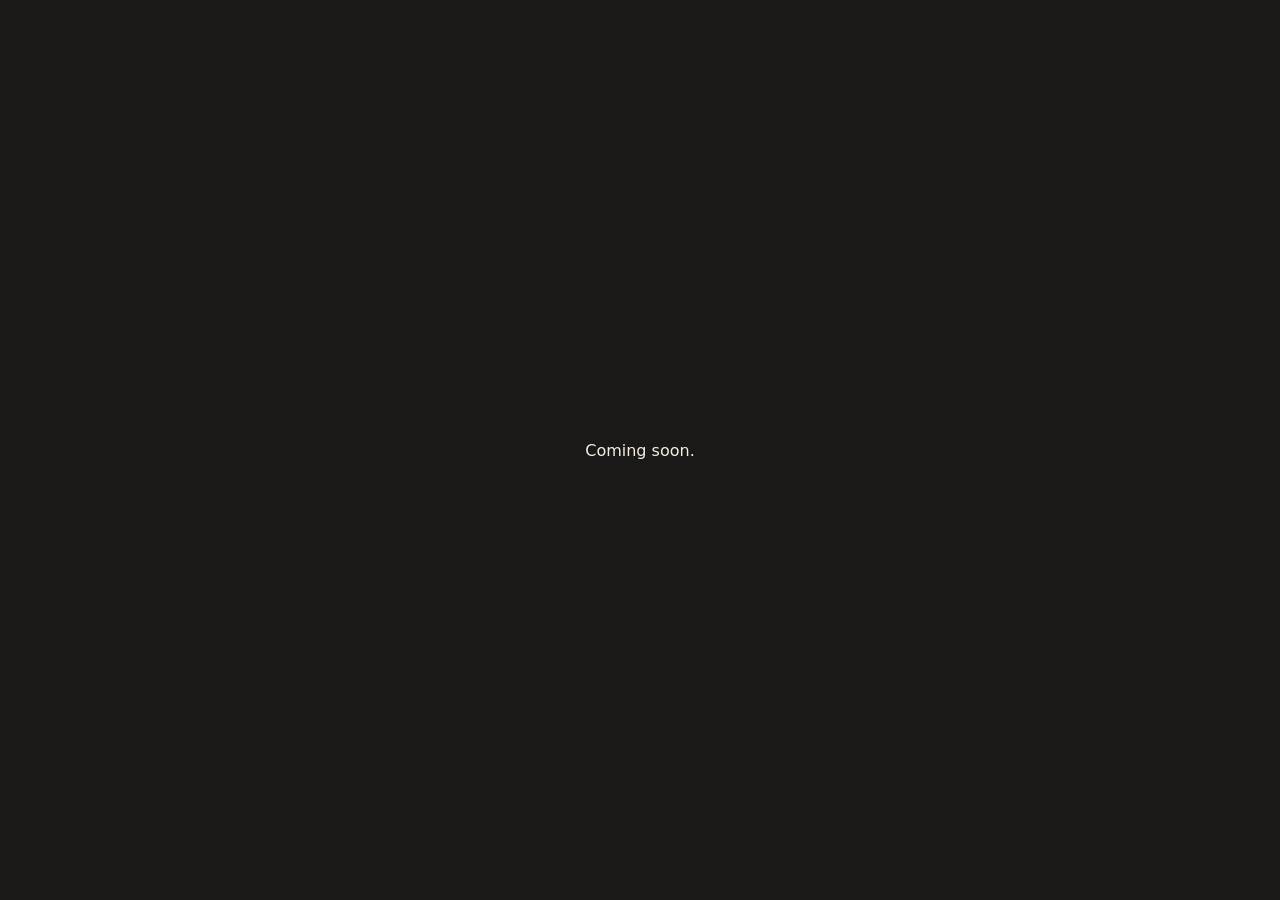
==== index.html @ 6226cdc8 "chore: placeholder page for the test address" ====
<!doctype html><html lang="en"><head><meta charset="utf-8"><meta name="robots" content="noindex"><meta name="viewport" content="width=device-width,initial-scale=1"><title>Raquel Teruel</title></head><body style="font-family:system-ui;background:#1b1917;color:#f3ece2;display:grid;place-items:center;min-height:100vh;margin:0"><p>Coming soon.</p></body></html>
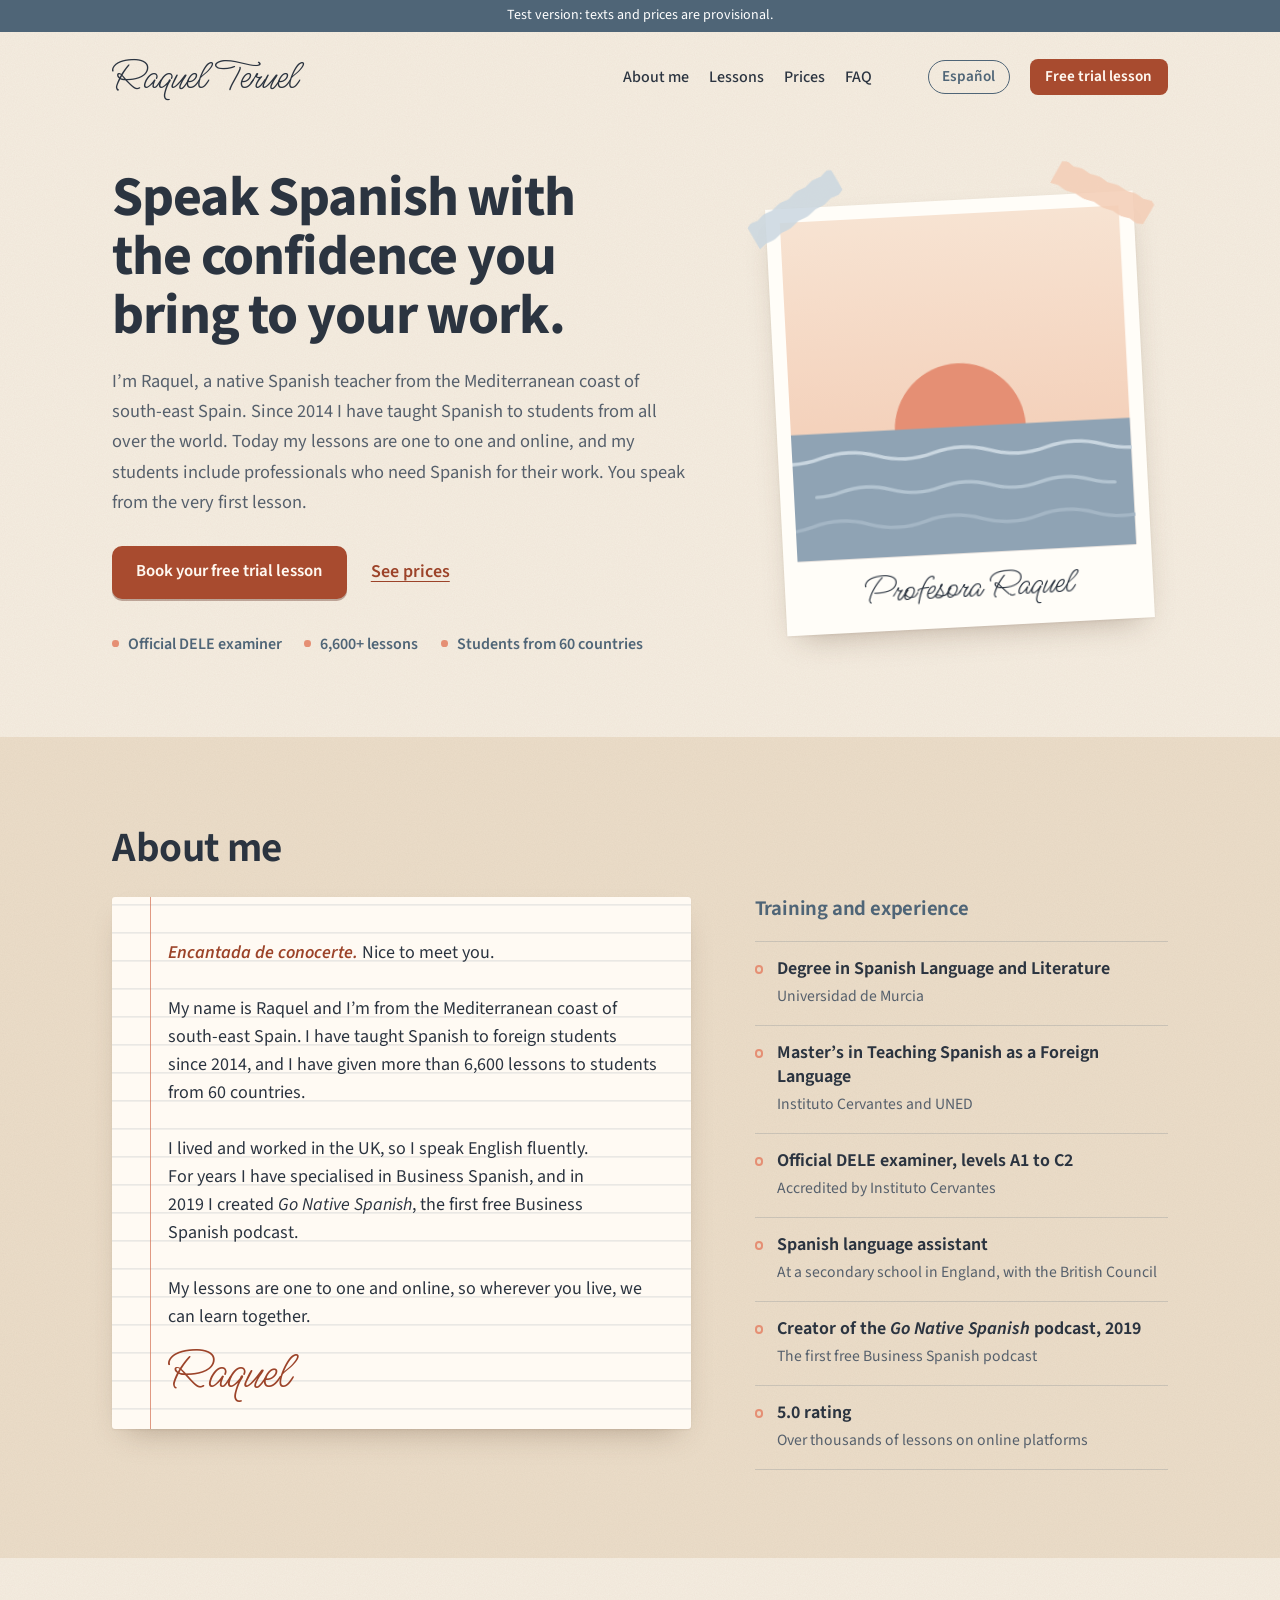
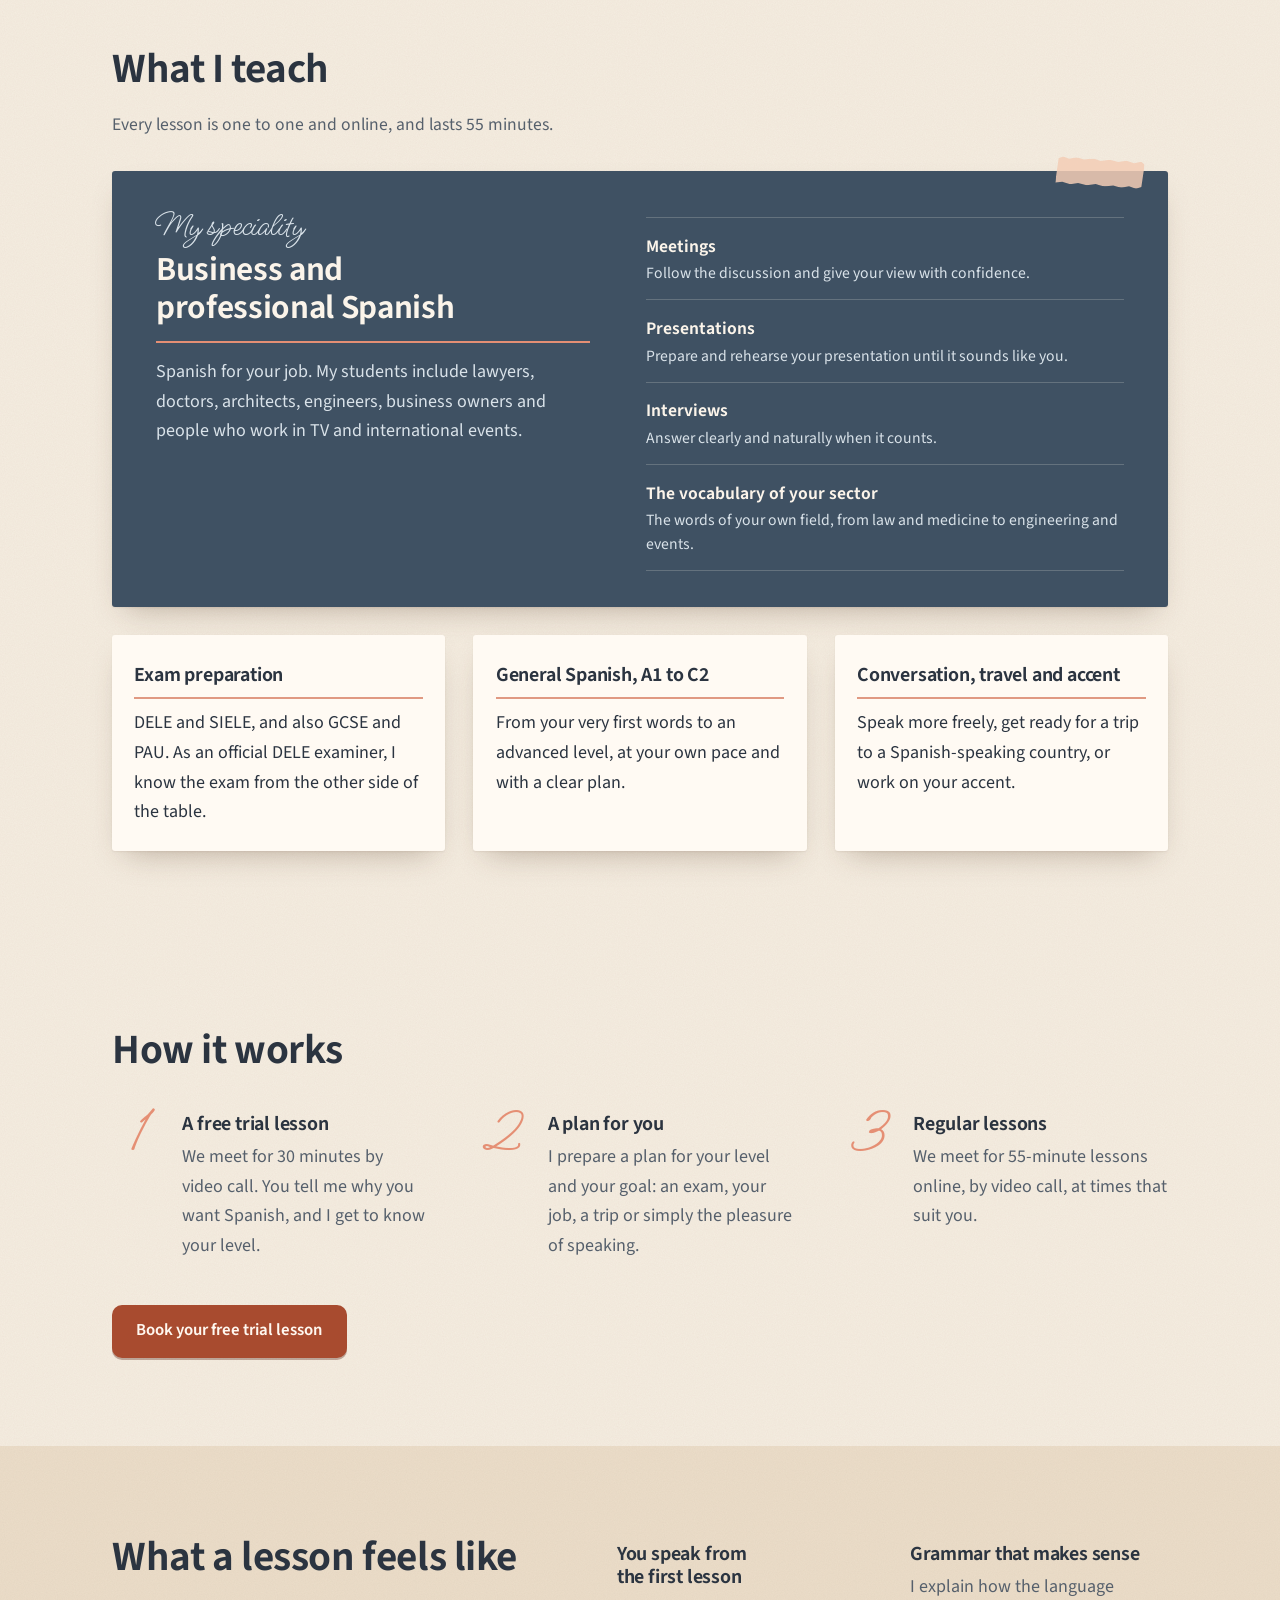
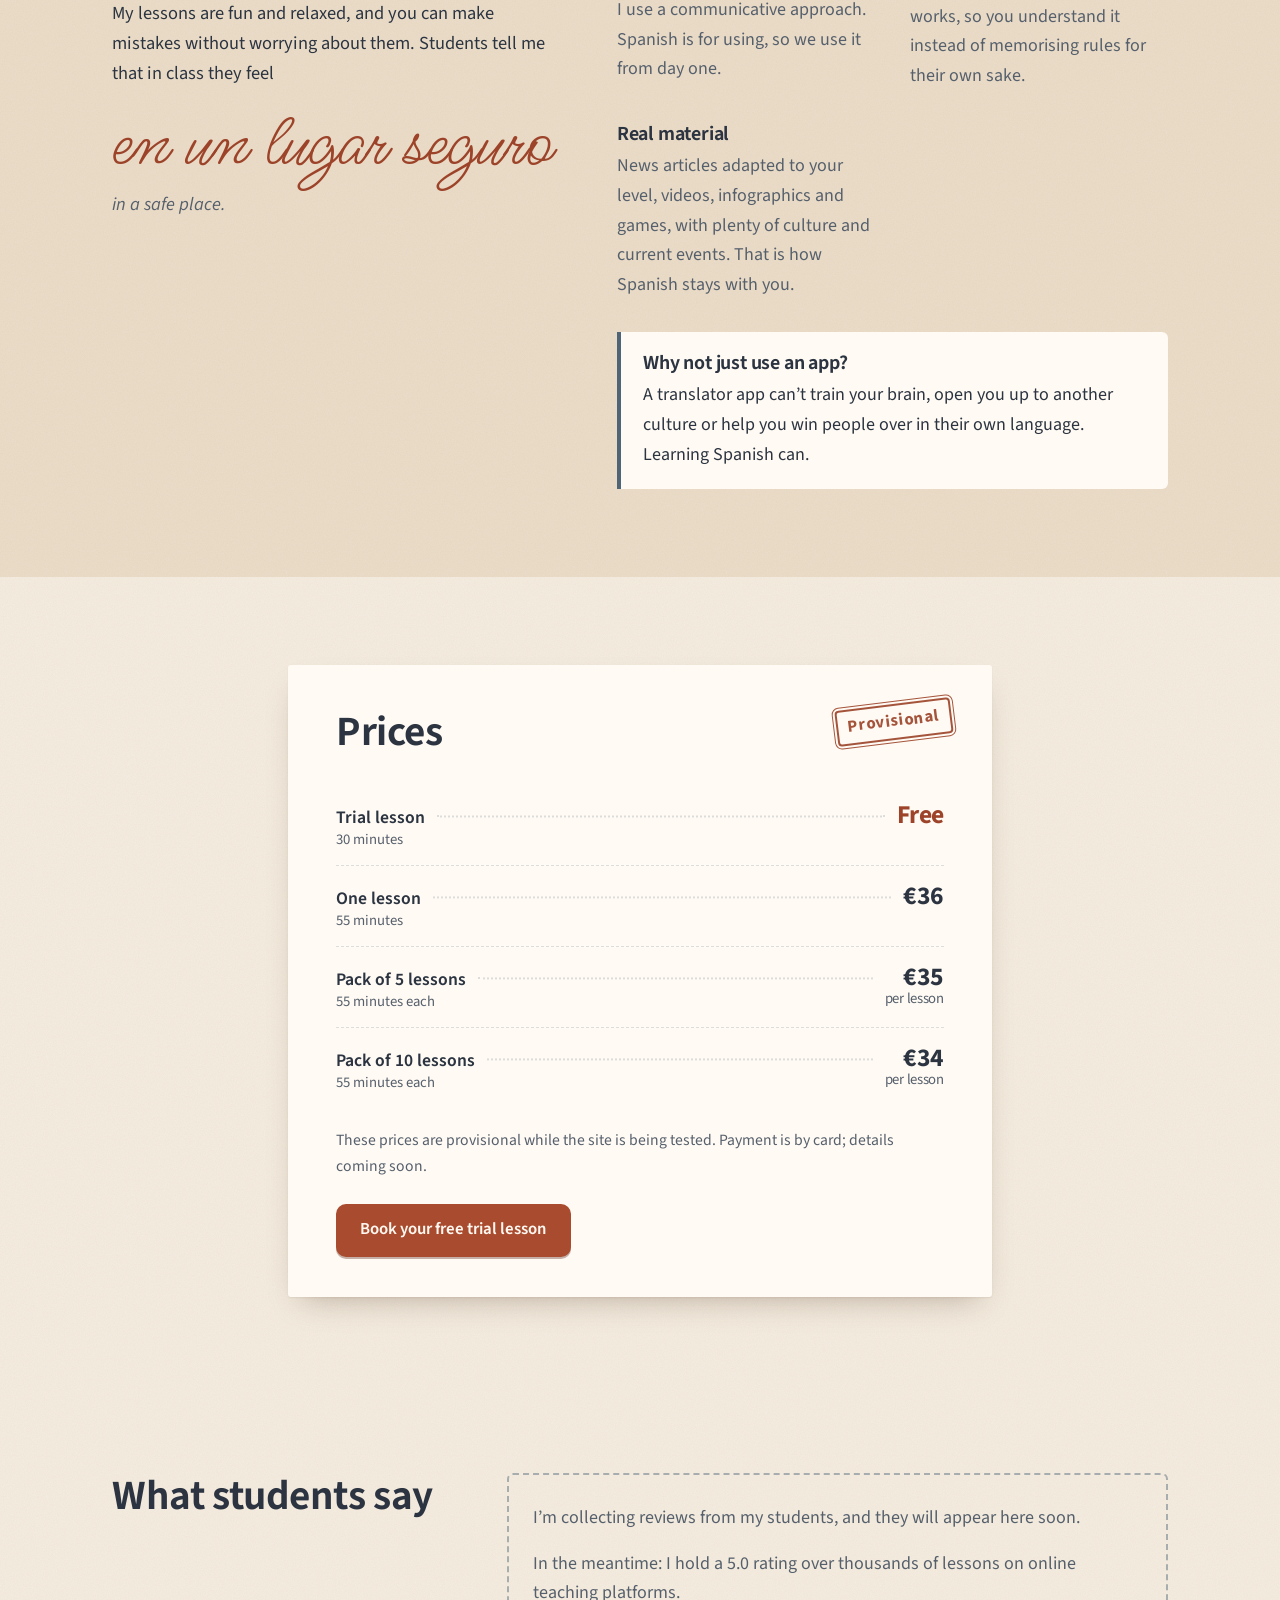
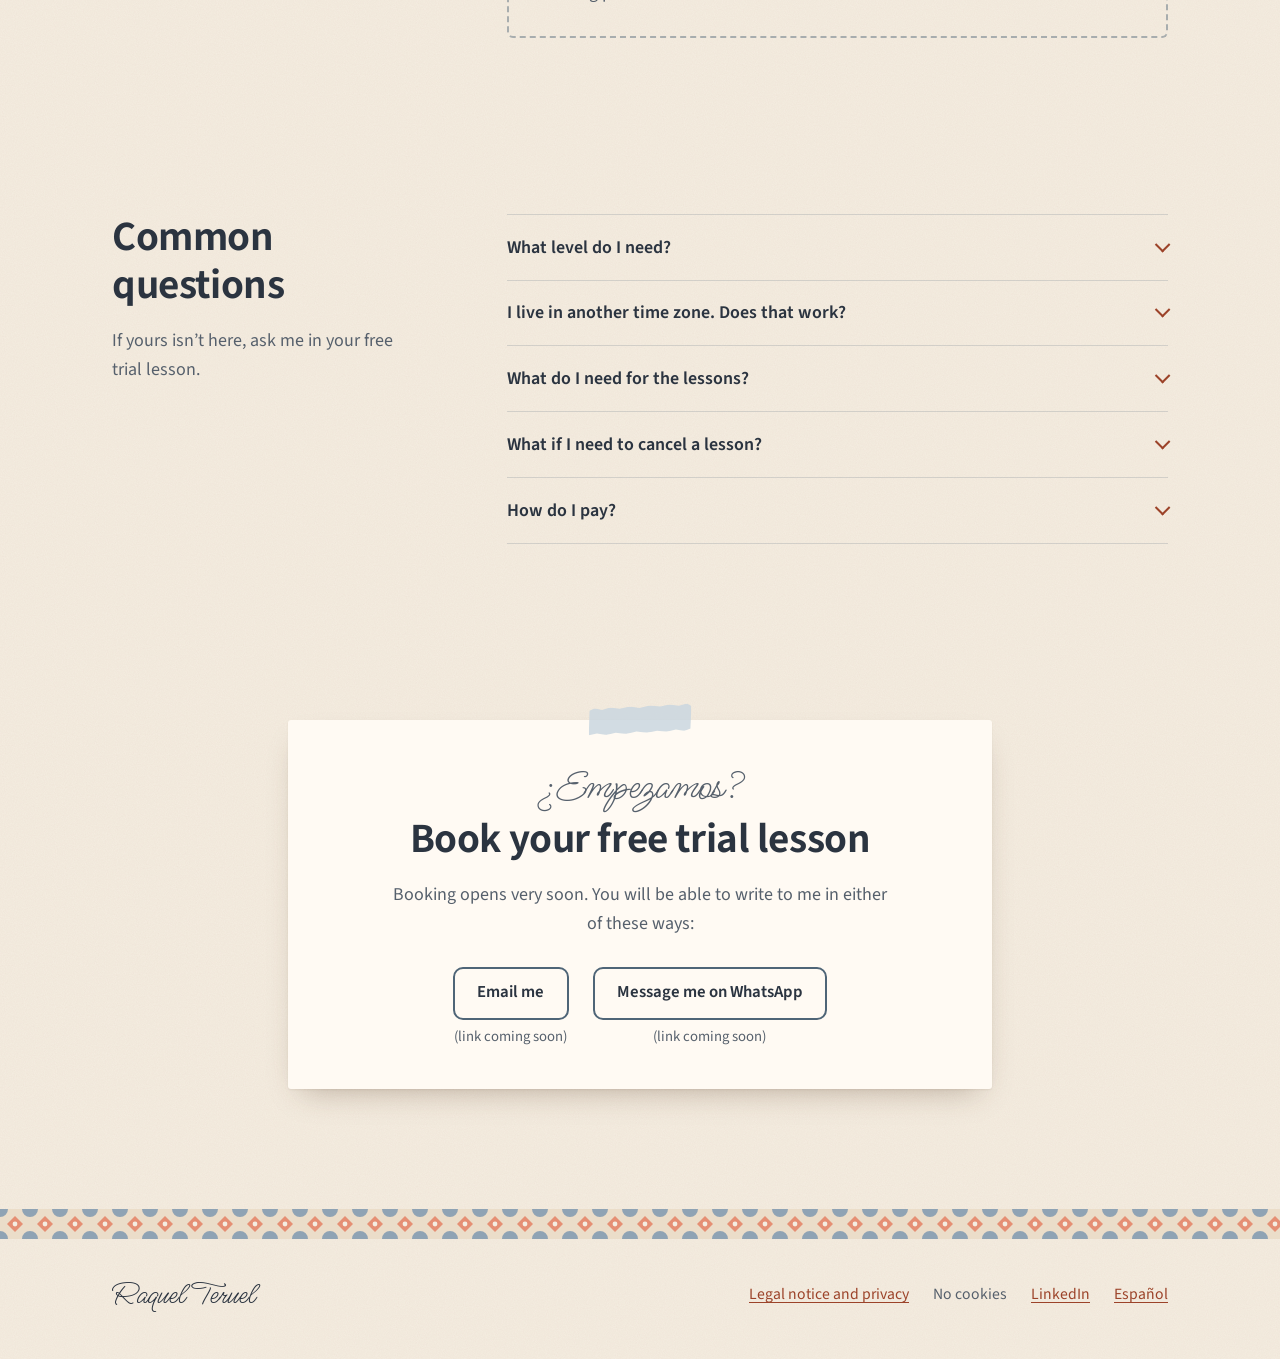
==== commit 36898ea7: "feat: three designs of the site for Raquel to choose from" ====
--- a/index.html
+++ b/index.html
@@ -1 +1,302 @@
-<!doctype html><html lang="en"><head><meta charset="utf-8"><meta name="robots" content="noindex"><meta name="viewport" content="width=device-width,initial-scale=1"><title>Raquel Teruel</title></head><body style="font-family:system-ui;background:#1b1917;color:#f3ece2;display:grid;place-items:center;min-height:100vh;margin:0"><p>Coming soon.</p></body></html>
+<!doctype html>
+<html lang="en">
+<head>
+<meta charset="utf-8">
+<meta name="viewport" content="width=device-width, initial-scale=1">
+<meta name="robots" content="noindex">
+<title>Spanish lessons online with Raquel Teruel</title>
+<meta name="description" content="Spanish lessons online, one to one, with Raquel Teruel: native teacher and official DELE examiner. General Spanish A1 to C2, exam preparation and Business Spanish.">
+<meta name="color-scheme" content="light dark">
+<link rel="alternate" hreflang="en" href="index.html">
+<link rel="alternate" hreflang="es" href="es/index.html">
+<link rel="alternate" hreflang="x-default" href="index.html">
+<link rel="icon" href="assets/favicon.svg" type="image/svg+xml">
+<link rel="stylesheet" href="assets/style.css">
+</head>
+<body id="top">
+<a class="skip" href="#main">Skip to content</a>
+
+<p class="test-banner">Test version: texts and prices are provisional.</p>
+
+<header class="site-header">
+  <div class="wrap header-inner">
+    <a class="wordmark" href="#top" aria-label="Raquel Teruel, back to the top">Raquel Teruel</a>
+    <nav class="site-nav" aria-label="Main">
+      <ul>
+        <li><a href="#about">About me</a></li>
+        <li><a href="#lessons">Lessons</a></li>
+        <li><a href="#prices">Prices</a></li>
+        <li><a href="#faq">FAQ</a></li>
+      </ul>
+    </nav>
+    <div class="header-tools">
+      <a class="lang" href="es/index.html" hreflang="es" lang="es" aria-label="Español"><span class="lang-long">Español</span><span class="lang-short">ES</span></a>
+      <a class="btn btn-small" href="#contact"><span class="cta-long">Free trial lesson</span><span class="cta-short">Free trial</span></a>
+    </div>
+  </div>
+</header>
+
+<main id="main">
+
+  <section class="hero" aria-labelledby="hero-title">
+    <div class="wrap hero-grid">
+      <div class="hero-text">
+        <h1 id="hero-title">Speak Spanish with the confidence you bring to your work.</h1>
+        <p class="lede">I’m Raquel, a native Spanish teacher from the Mediterranean coast of south-east Spain. Since 2014 I have taught Spanish to students from all over the world. Today my lessons are one to one and online, and my students include professionals who need Spanish for their work. You speak from the very first lesson.</p>
+        <div class="hero-actions">
+          <a class="btn btn-primary" href="#contact">Book your free trial lesson</a>
+          <a class="btn-link" href="#prices">See prices</a>
+        </div>
+        <ul class="trust" aria-label="In short">
+          <li>Official DELE examiner</li>
+          <li>6,600+ lessons</li>
+          <li>Students from 60 countries</li>
+        </ul>
+      </div>
+
+      <figure class="polaroid">
+        <span class="tape tape-a" aria-hidden="true"></span>
+        <span class="tape tape-b" aria-hidden="true"></span>
+        <svg class="polaroid-photo" viewBox="0 0 300 300" role="img" aria-labelledby="ph-title">
+          <title id="ph-title">Placeholder for Raquel’s photo: a simple drawing of the sun rising over the Mediterranean sea</title>
+          <defs>
+            <linearGradient id="sky" x1="0" y1="0" x2="0" y2="1">
+              <stop offset="0" stop-color="#F7E3D2"/>
+              <stop offset="1" stop-color="#F2C7AE"/>
+            </linearGradient>
+          </defs>
+          <rect width="300" height="300" fill="url(#sky)"/>
+          <circle cx="150" cy="190" r="58" fill="#E58F74"/>
+          <rect y="188" width="300" height="112" fill="#8FA3B4"/>
+          <path d="M0 214c25 0 25-8 50-8s25 8 50 8 25-8 50-8 25 8 50 8 25-8 50-8 25 8 50 8" fill="none" stroke="#C9D6E0" stroke-width="3" stroke-linecap="round"/>
+          <path d="M20 244c22 0 22-7 44-7s22 7 44 7 22-7 44-7 22 7 44 7 22-7 44-7 22 7 44 7" fill="none" stroke="#B3C4D1" stroke-width="3" stroke-linecap="round"/>
+          <path d="M-10 274c25 0 25-8 50-8s25 8 50 8 25-8 50-8 25 8 50 8 25-8 50-8 25 8 50 8 25-8 50-8" fill="none" stroke="#A4B6C5" stroke-width="3" stroke-linecap="round"/>
+        </svg>
+        <figcaption>Profesora Raquel</figcaption>
+      </figure>
+    </div>
+  </section>
+
+  <section class="section about" id="about" aria-labelledby="about-title">
+    <div class="wrap about-grid">
+      <div class="about-letter">
+        <h2 id="about-title">About me</h2>
+        <div class="ruled">
+          <p><em lang="es">Encantada de conocerte.</em> Nice to meet you.</p>
+          <p>My name is Raquel and I’m from the Mediterranean coast of south-east Spain. I have taught Spanish to foreign students since 2014, and I have given more than 6,600 lessons to students from 60 countries.</p>
+          <p>I lived and worked in the UK, so I speak English fluently. For years I have specialised in Business Spanish, and in 2019 I created <cite>Go Native Spanish</cite>, the first free Business Spanish podcast.</p>
+          <p>My lessons are one to one and online, so wherever you live, we can learn together.</p>
+          <p class="signature" aria-hidden="true">Raquel</p>
+        </div>
+      </div>
+      <aside class="credentials" aria-labelledby="cred-title">
+        <h3 id="cred-title">Training and experience</h3>
+        <ul>
+          <li><strong>Degree in Spanish Language and Literature</strong><span>Universidad de Murcia</span></li>
+          <li><strong>Master’s in Teaching Spanish as a Foreign Language</strong><span>Instituto Cervantes and UNED</span></li>
+          <li><strong>Official DELE examiner, levels A1&nbsp;to&nbsp;C2</strong><span>Accredited by Instituto Cervantes</span></li>
+          <li><strong>Spanish language assistant</strong><span>At a secondary school in England, with the British Council</span></li>
+          <li><strong>Creator of the <cite>Go Native Spanish</cite> podcast, 2019</strong><span>The first free Business Spanish podcast</span></li>
+          <li><strong>5.0 rating</strong><span>Over thousands of lessons on online platforms</span></li>
+        </ul>
+      </aside>
+    </div>
+  </section>
+
+  <section class="section lessons" id="lessons" aria-labelledby="lessons-title">
+    <div class="wrap">
+      <h2 id="lessons-title">What I teach</h2>
+      <p class="section-intro">Every lesson is one to one and online, and lasts 55 minutes.</p>
+      <div class="cards">
+        <article class="card card-featured">
+          <span class="tape tape-card" aria-hidden="true"></span>
+          <div class="featured-intro">
+            <p class="speciality">My speciality</p>
+            <h3>Business and professional Spanish</h3>
+            <p>Spanish for your job. My students include lawyers, doctors, architects, engineers, business owners and people who work in TV and international events.</p>
+          </div>
+          <ul class="featured-list">
+            <li><strong>Meetings</strong><span>Follow the discussion and give your view with confidence.</span></li>
+            <li><strong>Presentations</strong><span>Prepare and rehearse your presentation until it sounds like you.</span></li>
+            <li><strong>Interviews</strong><span>Answer clearly and naturally when it counts.</span></li>
+            <li><strong>The vocabulary of your sector</strong><span>The words of your own field, from law and medicine to engineering and events.</span></li>
+          </ul>
+        </article>
+        <article class="card">
+          <h3>Exam preparation</h3>
+          <p>DELE and SIELE, and also GCSE and PAU. As an official DELE examiner, I know the exam from the other side of the table.</p>
+        </article>
+        <article class="card">
+          <h3>General Spanish, A1&nbsp;to&nbsp;C2</h3>
+          <p>From your very first words to an advanced level, at your own pace and with a clear plan.</p>
+        </article>
+        <article class="card">
+          <h3>Conversation, travel and accent</h3>
+          <p>Speak more freely, get ready for a trip to a Spanish-speaking country, or work on your accent.</p>
+        </article>
+      </div>
+    </div>
+  </section>
+
+  <section class="section steps-section" aria-labelledby="steps-title">
+    <div class="wrap">
+      <h2 id="steps-title">How it works</h2>
+      <ol class="steps">
+        <li>
+          <h3>A free trial lesson</h3>
+          <p>We meet for 30 minutes by video call. You tell me why you want Spanish, and I get to know your level.</p>
+        </li>
+        <li>
+          <h3>A plan for you</h3>
+          <p>I prepare a plan for your level and your goal: an exam, your job, a trip or simply the pleasure of speaking.</p>
+        </li>
+        <li>
+          <h3>Regular lessons</h3>
+          <p>We meet for 55-minute lessons online, by video call, at times that suit you.</p>
+        </li>
+      </ol>
+      <p class="steps-cta"><a class="btn btn-primary" href="#contact">Book your free trial lesson</a></p>
+    </div>
+  </section>
+
+  <section class="section method" id="method" aria-labelledby="method-title">
+    <div class="wrap method-grid">
+      <div class="method-intro">
+        <h2 id="method-title">What a lesson feels like</h2>
+        <p>My lessons are fun and relaxed, and you can make mistakes without worrying about them. Students tell me that in class they feel</p>
+        <p class="quote" lang="es">en un lugar seguro</p>
+        <p class="quote-translation">in a safe place.</p>
+      </div>
+      <div class="method-points">
+        <div class="point">
+          <h3>You speak from the first lesson</h3>
+          <p>I use a communicative approach. Spanish is for using, so we use it from day one.</p>
+        </div>
+        <div class="point">
+          <h3>Grammar that makes sense</h3>
+          <p>I explain how the language works, so you understand it instead of memorising rules for their own sake.</p>
+        </div>
+        <div class="point">
+          <h3>Real material</h3>
+          <p>News articles adapted to your level, videos, infographics and games, with plenty of culture and current events. That is how Spanish stays with you.</p>
+        </div>
+        <div class="point point-note">
+          <h3>Why not just use an app?</h3>
+          <p>A translator app can’t train your brain, open you up to another culture or help you win people over in their own language. Learning Spanish can.</p>
+        </div>
+      </div>
+    </div>
+  </section>
+
+  <section class="section prices" id="prices" aria-labelledby="prices-title">
+    <div class="wrap">
+      <div class="price-sheet">
+        <h2 id="prices-title">Prices</h2>
+        <p class="stamp">Provisional</p>
+        <!-- PRICES: edit the amounts here. The same prices are also in es/index.html (Spanish page): update both. -->
+        <ul class="price-list">
+          <li class="price-row price-row-trial">
+            <span class="price-name">Trial lesson<small>30 minutes</small></span>
+            <span class="price-amount">Free</span>
+          </li>
+          <li class="price-row">
+            <span class="price-name">One lesson<small>55 minutes</small></span>
+            <span class="price-amount">€36</span>
+          </li>
+          <li class="price-row">
+            <span class="price-name">Pack of 5 lessons<small>55 minutes each</small></span>
+            <span class="price-amount">€35<small>per lesson</small></span>
+          </li>
+          <li class="price-row">
+            <span class="price-name">Pack of 10 lessons<small>55 minutes each</small></span>
+            <span class="price-amount">€34<small>per lesson</small></span>
+          </li>
+        </ul>
+        <p class="price-note">These prices are provisional while the site is being tested. Payment is by card; details coming soon.</p>
+        <a class="btn btn-primary" href="#contact">Book your free trial lesson</a>
+      </div>
+    </div>
+  </section>
+
+  <section class="section reviews" aria-labelledby="reviews-title">
+    <div class="wrap split">
+      <h2 id="reviews-title">What students say</h2>
+      <div class="reviews-empty">
+        <p>I’m collecting reviews from my students, and they will appear here soon.</p>
+        <p>In the meantime: I hold a 5.0 rating over thousands of lessons on online teaching platforms.</p>
+      </div>
+    </div>
+  </section>
+
+  <section class="section faq" id="faq" aria-labelledby="faq-title">
+    <div class="wrap split">
+      <div class="split-head">
+        <h2 id="faq-title">Common questions</h2>
+        <p>If yours isn’t here, ask me in your free trial lesson.</p>
+      </div>
+      <div class="faq-list">
+      <details>
+        <summary>What level do I need?</summary>
+        <p>Any level. I teach everyone from complete beginners (A1) to very advanced speakers (C2). In the trial lesson we see where you are.</p>
+      </details>
+      <details>
+        <summary>I live in another time zone. Does that work?</summary>
+        <p>Yes. I teach online from Spain, and when you book you will see the available times in your own time zone.</p>
+      </details>
+      <details>
+        <summary>What do I need for the lessons?</summary>
+        <p>A computer or tablet with a camera and a microphone, and a good internet connection.</p>
+      </details>
+      <details>
+        <summary>What if I need to cancel a lesson?</summary>
+        <p>Please let me know at least 24 hours before the lesson. The full cancellation terms will be published here before launch.</p>
+      </details>
+      <details>
+        <summary>How do I pay?</summary>
+        <p>By card. Payment details are coming soon.</p>
+      </details>
+      </div>
+    </div>
+  </section>
+
+  <section class="section contact" id="contact" aria-labelledby="contact-title">
+    <div class="wrap">
+      <div class="contact-card">
+        <span class="tape tape-contact" aria-hidden="true"></span>
+        <p class="hand" lang="es" aria-hidden="true">¿Empezamos?</p>
+        <h2 id="contact-title">Book your free trial lesson</h2>
+        <p>Booking opens very soon. You will be able to write to me in either of these ways:</p>
+        <ul class="contact-options">
+          <li><a class="btn btn-outline" href="#contact">Email me</a><span class="soon">(link coming soon)</span></li>
+          <li><a class="btn btn-outline" href="#contact">Message me on WhatsApp</a><span class="soon">(link coming soon)</span></li>
+        </ul>
+      </div>
+    </div>
+  </section>
+
+</main>
+
+<svg class="svg-defs" aria-hidden="true" focusable="false">
+  <defs>
+    <pattern id="tile" width="30" height="30" patternUnits="userSpaceOnUse">
+      <rect class="t-bg" width="30" height="30"/>
+      <path class="t-a" d="M0 0h8a8 8 0 0 1-8 8zM30 0v8a8 8 0 0 1-8-8zM0 30v-8a8 8 0 0 1 8 8zM30 30h-8a8 8 0 0 1 8-8z"/>
+      <path class="t-b" d="M15 7l8 8-8 8-8-8z"/>
+      <circle class="t-c" cx="15" cy="15" r="2.4"/>
+    </pattern>
+  </defs>
+</svg>
+<svg class="tiles" aria-hidden="true" focusable="false"><rect width="100%" height="100%" fill="url(#tile)"/></svg>
+<footer class="site-footer">
+  <div class="wrap footer-inner">
+    <p class="footer-name">Raquel Teruel</p>
+    <ul class="footer-links">
+      <li><a href="legal.html">Legal notice and privacy</a></li>
+      <li>No cookies</li>
+      <li><a href="https://www.linkedin.com/in/raquelteruel/" rel="noopener">LinkedIn</a></li>
+      <li><a href="es/index.html" hreflang="es" lang="es">Español</a></li>
+    </ul>
+  </div>
+</footer>
+</body>
+</html>
--- a/assets/style.css
+++ b/assets/style.css
@@ -0,0 +1,597 @@
+/* Raquel Teruel: design 1, "Cuaderno cálido" (warm notebook).
+   Fonts are self-hosted. No external requests. */
+
+@font-face {
+  font-family: "Source Sans 3";
+  src: url("fonts/source-sans-3-latin-wght-normal.woff2") format("woff2");
+  font-weight: 200 900;
+  font-style: normal;
+  font-display: swap;
+}
+@font-face {
+  font-family: "Source Sans 3";
+  src: url("fonts/source-sans-3-latin-wght-italic.woff2") format("woff2");
+  font-weight: 200 900;
+  font-style: italic;
+  font-display: swap;
+}
+@font-face {
+  font-family: "Ms Madi";
+  src: url("fonts/ms-madi-latin-400-normal.woff2") format("woff2");
+  font-weight: 400;
+  font-style: normal;
+  font-display: swap;
+}
+
+/* ---------- Tokens ---------- */
+:root {
+  --paper: #F5EDE1;        /* cream page */
+  --paper-2: #EBDDC9;      /* sand band */
+  --card: #FFFAF3;         /* index card */
+  --ink: #2B3440;          /* slate ink, body text */
+  --ink-soft: #56606C;     /* secondary text */
+  --terra: #9C4329;        /* terracotta for text and links */
+  --terra-btn: #A84B2F;    /* terracotta for filled buttons */
+  --on-terra: #FFF8F0;
+  --coral: #E58F74;        /* decorative coral */
+  --peach: #F4CDB6;        /* soft peach */
+  --blue: #4F6577;         /* blue-grey for text */
+  --mist: #D3DDE4;         /* blue-grey, tape and fills */
+  --rule: rgba(79, 101, 119, 0.2);
+  --margin-line: rgba(214, 120, 92, 0.75);
+  --polaroid: #FFFDF8;
+  --polaroid-ink: #2B3440;
+  --banner-bg: #4F6577;
+  --banner-ink: #FFFFFF;
+  --focus: #9C4329;        /* terracotta ring, about 6:1 on paper */
+  --panel: #3F5163;        /* blue-grey ink panel */
+  --panel-ink: #FBF4EA;
+  --panel-ink-2: #D9E2E9;
+  --panel-rule: rgba(251, 244, 234, 0.2);
+  --tile-bg: #EBDDC9;
+  --tile-a: #8FA3B4;
+  --tile-b: #E58F74;
+  --tile-c: #F5EDE1;
+  --shadow: 0 1px 2px rgba(74, 48, 28, 0.08), 0 14px 30px -14px rgba(74, 48, 28, 0.35);
+  --grain: url("data:image/svg+xml,%3Csvg xmlns='http://www.w3.org/2000/svg' width='220' height='220'%3E%3Cfilter id='n'%3E%3CfeTurbulence type='fractalNoise' baseFrequency='.9' numOctaves='3' stitchTiles='stitch'/%3E%3CfeColorMatrix values='0 0 0 0 .42 0 0 0 0 .3 0 0 0 0 .2 0 0 0 .09 0'/%3E%3C/filter%3E%3Crect width='100%25' height='100%25' filter='url(%23n)'/%3E%3C/svg%3E");
+
+  --sans: "Source Sans 3", "Segoe UI", "Helvetica Neue", Arial, sans-serif;
+  --script: "Ms Madi", "Brush Script MT", cursive;
+  --line: 1.75rem;         /* notebook rhythm */
+  --wrap: 70rem;
+  color-scheme: light dark;
+}
+
+@media (prefers-color-scheme: dark) {
+  :root {
+    --paper: #1E2329;      /* evening desk, slate */
+    --paper-2: #252B32;
+    --card: #2C333B;
+    --ink: #F0E7DA;
+    --ink-soft: #BFB6A9;
+    --terra: #F0A086;
+    --terra-btn: #EE9A7E;
+    --on-terra: #2A1A14;
+    --coral: #E8957A;
+    --peach: #6B4336;
+    --blue: #9FB4C4;
+    --mist: #4A5A68;
+    --rule: rgba(159, 180, 196, 0.14);
+    --margin-line: rgba(232, 149, 122, 0.45);
+    --polaroid: #E6DCCC;
+    --polaroid-ink: #2B3440;
+    --banner-bg: #2C333B;
+    --banner-ink: #E5DCCF;
+    --focus: #F0A086;
+    --panel: #3A4B5B;
+    --panel-ink: #F4ECE0;
+    --panel-ink-2: #C9D3DB;
+    --panel-rule: rgba(244, 236, 224, 0.16);
+    --tile-bg: #2C333B;
+    --tile-a: #5E7385;
+    --tile-b: #C77B63;
+    --tile-c: #1E2329;
+    --shadow: 0 1px 2px rgba(0, 0, 0, 0.3), 0 16px 34px -16px rgba(0, 0, 0, 0.7);
+    --grain: url("data:image/svg+xml,%3Csvg xmlns='http://www.w3.org/2000/svg' width='220' height='220'%3E%3Cfilter id='n'%3E%3CfeTurbulence type='fractalNoise' baseFrequency='.9' numOctaves='3' stitchTiles='stitch'/%3E%3CfeColorMatrix values='0 0 0 0 1 0 0 0 0 .95 0 0 0 0 .9 0 0 0 .04 0'/%3E%3C/filter%3E%3Crect width='100%25' height='100%25' filter='url(%23n)'/%3E%3C/svg%3E");
+  }
+}
+
+/* ---------- Base ---------- */
+*, *::before, *::after { box-sizing: border-box; }
+html { -webkit-text-size-adjust: 100%; scroll-behavior: smooth; }
+body {
+  margin: 0;
+  font-family: var(--sans);
+  font-size: 1.0625rem;
+  line-height: 1.65;
+  color: var(--ink);
+  background-color: var(--paper);
+  background-image: var(--grain);
+  font-kerning: normal;
+  text-rendering: optimizeLegibility;
+}
+img, svg { display: block; max-width: 100%; }
+h1, h2, h3 { line-height: 1.15; margin: 0; font-weight: 650; letter-spacing: -0.01em; text-wrap: balance; }
+h2 { font-size: clamp(1.85rem, 1.4rem + 1.9vw, 2.6rem); margin-bottom: 1rem; }
+h3 { font-size: 1.25rem; font-weight: 640; }
+p { margin: 0 0 1rem; text-wrap: pretty; }
+ul, ol { margin: 0; padding: 0; list-style: none; }
+a { color: var(--terra); text-decoration-thickness: 1px; text-underline-offset: 0.2em; }
+a:hover { text-decoration-thickness: 2px; }
+:focus-visible { outline: 3px solid var(--focus); outline-offset: 3px; border-radius: 3px; }
+cite { font-style: italic; }
+
+.wrap { width: 100%; max-width: var(--wrap); margin: 0 auto; padding: 0 1.25rem; }
+
+.skip {
+  position: absolute; left: 1rem; top: -4rem; z-index: 10;
+  background: var(--ink); color: var(--paper); padding: 0.6rem 1rem; border-radius: 6px;
+}
+.skip:focus { top: 1rem; }
+
+/* ---------- Test banner ---------- */
+.test-banner {
+  margin: 0;
+  background: var(--banner-bg);
+  color: var(--banner-ink);
+  font-size: 0.875rem;
+  line-height: 1.4;
+  text-align: center;
+  padding: 0.4rem 1rem;
+}
+
+/* ---------- Header ---------- */
+.site-header { padding: 1rem 0 0.5rem; }
+.header-inner {
+  display: grid;
+  grid-template-columns: 1fr auto;
+  grid-template-areas: "mark tools" "nav nav";
+  align-items: center;
+  row-gap: 0.25rem;
+}
+.wordmark {
+  grid-area: mark;
+  font-family: var(--script);
+  font-size: 2rem;
+  line-height: 1.1;
+  color: var(--ink);
+  white-space: nowrap;
+  text-decoration: none;
+  padding-top: 0.2rem;
+}
+.site-nav { grid-area: nav; overflow-x: auto; margin: 0 -1.25rem; padding: 0 1.25rem; scrollbar-width: none; }
+.site-nav ul::after { content: ""; flex: none; width: 0.25rem; } /* breathing room at the end of the row */
+.site-nav::-webkit-scrollbar { display: none; }
+.site-nav ul { display: flex; gap: 1.25rem; white-space: nowrap; padding: 0.35rem 0; }
+.site-nav a { color: var(--ink); text-decoration: none; font-weight: 500; font-size: 1rem; }
+.site-nav a:hover { color: var(--terra); text-decoration: underline; }
+.header-tools { grid-area: tools; display: flex; align-items: center; gap: 0.5rem; }
+.lang {
+  font-size: 0.95rem;
+  font-weight: 600;
+  color: var(--blue);
+  text-decoration: none;
+  border: 1.5px solid currentColor;
+  border-radius: 999px;
+  padding: 0.2rem 0.85rem;
+}
+.lang:hover { color: var(--terra); }
+
+/* ---------- Buttons ---------- */
+.btn {
+  display: inline-block;
+  font: inherit;
+  font-weight: 620;
+  font-size: 1.05rem;
+  line-height: 1.3;
+  text-decoration: none;
+  padding: 0.85rem 1.4rem;
+  border-radius: 10px;
+  border: 2px solid transparent;
+  transition: background-color 0.15s ease, transform 0.15s ease;
+}
+.btn-primary { background: var(--terra-btn); color: var(--on-terra); box-shadow: 0 2px 0 rgba(90, 36, 20, 0.35); }
+.btn-primary:hover { background: var(--terra); }
+.btn-primary:active { transform: translateY(1px); }
+.btn-outline { color: var(--ink); border-color: var(--blue); background: var(--card); }
+.btn-outline:hover { border-color: var(--terra); color: var(--terra); }
+.btn-link { font-weight: 600; }
+.btn-small { font-size: 0.95rem; padding: 0.4rem 0.85rem; border-radius: 8px; background: var(--terra-btn); color: var(--on-terra); white-space: nowrap; }
+.btn-small:hover { background: var(--terra); }
+.cta-long, .lang-long { display: none; }
+
+/* ---------- Hero ---------- */
+.hero { padding: 2rem 0 3.5rem; }
+.hero-grid { display: grid; gap: 2.75rem; align-items: center; }
+.hero h1 {
+  font-size: clamp(2.15rem, 1.5rem + 2.9vw, 3.5rem);
+  font-weight: 700;
+  letter-spacing: -0.02em;
+  line-height: 1.05;
+  max-width: 17ch;
+  margin-bottom: 1.25rem;
+}
+.lede { font-size: 1.15rem; color: var(--ink-soft); max-width: 36rem; margin-bottom: 1.75rem; }
+.hero-actions { display: flex; flex-wrap: wrap; align-items: center; gap: 1rem 1.5rem; margin-bottom: 2rem; }
+.trust {
+  display: flex; flex-wrap: wrap; gap: 0.4rem 1.4rem;
+  font-weight: 600; font-size: 1rem; color: var(--blue);
+}
+.trust li { position: relative; padding-left: 1rem; }
+.trust li::before {
+  content: ""; position: absolute; left: 0; top: 0.62em;
+  width: 0.42rem; height: 0.42rem; border-radius: 50%; background: var(--coral);
+}
+
+/* Polaroid: the one memorable object on the page */
+.polaroid {
+  position: relative;
+  margin: 0 auto;
+  width: min(68%, 21rem);
+  background: var(--polaroid);
+  padding: 0.9rem 0.9rem 0;
+  box-shadow: var(--shadow);
+  transform: rotate(-3deg);
+  animation: settle 0.9s cubic-bezier(.2,.7,.2,1) 0.15s both;
+}
+.polaroid-photo { width: 100%; height: auto; aspect-ratio: 1; }
+.polaroid figcaption {
+  font-family: var(--script);
+  font-size: 2.3rem;
+  line-height: 1;
+  color: var(--polaroid-ink);
+  text-align: center;
+  padding: 1rem 0 1.3rem;
+}
+@keyframes settle {
+  from { transform: rotate(3deg); }
+  to { transform: rotate(-3deg); }
+}
+@media (prefers-color-scheme: dark) {
+  .polaroid-photo { filter: saturate(0.85) brightness(0.92); }
+}
+
+/* Washi tape */
+.tape {
+  position: absolute;
+  width: 6.5rem; height: 1.7rem;
+  background: rgba(201, 214, 224, 0.82);
+  clip-path: polygon(2% 8%, 7% 0, 14% 7%, 22% 0, 31% 6%, 41% 0, 50% 7%, 60% 0, 70% 6%, 79% 0, 88% 7%, 96% 0, 100% 10%, 98% 92%, 92% 100%, 84% 93%, 75% 100%, 66% 94%, 56% 100%, 46% 93%, 36% 100%, 26% 94%, 17% 100%, 8% 93%, 0 98%);
+  z-index: 2;
+}
+.tape-a { top: -0.8rem; left: -1.4rem; transform: rotate(-32deg); }
+.tape-b { top: -0.8rem; right: -1.4rem; transform: rotate(28deg); background: rgba(244, 205, 182, 0.85); }
+@media (prefers-color-scheme: dark) {
+  .tape { background: rgba(159, 180, 196, 0.55); }
+  .tape-b { background: rgba(232, 149, 122, 0.55); }
+}
+
+/* ---------- Sections ---------- */
+.section { padding: 4rem 0; }
+.section-intro { color: var(--ink-soft); font-size: 1.1rem; margin-bottom: 2rem; }
+
+/* Ruled notebook page */
+.ruled {
+  position: relative;
+  background-color: var(--card);
+  background-image: linear-gradient(to bottom, transparent calc(var(--line) - 1px), var(--rule) calc(var(--line) - 1px), var(--rule) var(--line));
+  background-size: 100% var(--line);
+  background-position: 0 calc(var(--line) * 1.5 - 0.35rem);
+  padding: calc(var(--line) * 1.5) 1.25rem var(--line) 2.6rem;
+  line-height: var(--line);
+  box-shadow: var(--shadow);
+  border-radius: 3px;
+}
+.ruled::before { /* the notebook margin line */
+  content: ""; position: absolute; top: 0; bottom: 0; left: 1.6rem;
+  border-left: 1.5px solid var(--margin-line);
+}
+.ruled p { margin: 0 0 var(--line); max-width: 38rem; }
+
+/* ---------- About ---------- */
+.about { background: var(--paper-2); background-image: var(--grain); }
+.about-grid { display: grid; gap: 2.5rem; }
+.about-letter h2 { margin-bottom: 1.5rem; }
+.about-letter em { font-style: italic; font-weight: 600; color: var(--terra); }
+.signature {
+  font-family: var(--script);
+  font-size: 3.4rem;
+  line-height: calc(var(--line) * 2);
+  color: var(--terra);
+  margin: calc(var(--line) * -0.5) 0 0 !important;
+  height: calc(var(--line) * 2);
+}
+.credentials h3 { font-size: 1.3rem; margin-bottom: 1.25rem; color: var(--blue); }
+.credentials li {
+  display: grid; gap: 0.15rem;
+  padding: 0.95rem 0 0.95rem 1.4rem;
+  border-top: 1px solid var(--rule);
+  position: relative;
+}
+.credentials li:last-child { border-bottom: 1px solid var(--rule); }
+.credentials li::before {
+  content: ""; position: absolute; left: 0; top: 1.45rem;
+  width: 0.55rem; height: 0.55rem; border: 2px solid var(--coral); border-radius: 50%;
+}
+.credentials strong { font-weight: 640; line-height: 1.35; }
+.credentials span { color: var(--ink-soft); font-size: 0.98rem; }
+
+/* ---------- Lessons: index cards ---------- */
+.cards { display: grid; gap: 1.5rem; }
+.card {
+  position: relative;
+  background-color: var(--card);
+  border-radius: 3px;
+  box-shadow: var(--shadow);
+  padding: 0 1.4rem 1.5rem;
+}
+.card h3 {
+  min-height: 4rem;
+  display: flex; align-items: flex-end;
+  padding: 1.25rem 0 0.6rem;
+  border-bottom: 2px solid var(--margin-line);
+  margin-bottom: 0.35rem;
+}
+.card p { margin: 0.6rem 0 0; }
+
+/* Business: the highlighted card is a blue-grey ink panel */
+.card-featured {
+  background: var(--panel);
+  color: var(--panel-ink);
+  padding: 2rem 1.4rem 1.5rem;
+}
+.card-featured h3 {
+  font-size: clamp(1.55rem, 1.2rem + 1.3vw, 2.1rem);
+  min-height: 0; display: block;
+  padding: 0 0 0.8rem;
+  border-bottom: 2px solid var(--coral);
+  margin-bottom: 0.9rem;
+}
+.speciality {
+  font-family: var(--script);
+  font-size: 2.1rem;
+  line-height: 1;
+  color: var(--peach);
+  margin: 0 0 0.4rem !important;
+}
+.featured-intro p { color: var(--panel-ink-2); }
+.featured-list { margin-top: 1.5rem; border-top: 1px solid var(--panel-rule); }
+.featured-list li { display: grid; gap: 0.1rem; padding: 0.85rem 0; border-bottom: 1px solid var(--panel-rule); }
+.featured-list strong { font-weight: 640; font-size: 1.1rem; }
+.featured-list span { color: var(--panel-ink-2); font-size: 0.98rem; line-height: 1.5; }
+.tape-card { top: -0.75rem; right: 1.5rem; transform: rotate(4deg); width: 5.5rem; background: rgba(244, 205, 182, 0.85); }
+@media (prefers-color-scheme: dark) {
+  .speciality { color: var(--terra); }
+  .tape-card { background: rgba(232, 149, 122, 0.55); }
+}
+
+/* ---------- Steps ---------- */
+.steps { display: grid; gap: 2rem; counter-reset: step; margin-top: 2rem; }
+.steps li {
+  counter-increment: step;
+  display: grid;
+  grid-template-columns: 3.4rem 1fr;
+  grid-template-rows: auto 1fr;
+  align-content: start;
+  column-gap: 1rem;
+}
+.steps li::before {
+  content: counter(step);
+  grid-row: span 2;
+  height: 3.4rem;
+  font-family: var(--script);
+  font-size: 4.2rem;
+  line-height: 0.8;
+  color: var(--coral);
+  text-align: center;
+}
+.steps h3 { margin-bottom: 0.4rem; align-self: start; padding-top: 0.35rem; }
+.steps-cta { margin: 2.75rem 0 0; }
+.steps p { color: var(--ink-soft); margin: 0; }
+
+/* ---------- Method ---------- */
+.method { background: var(--paper-2); background-image: var(--grain); }
+.method-grid { display: grid; gap: 2.5rem; }
+.method-intro p { font-size: 1.15rem; max-width: 30rem; }
+.method-intro .quote {
+  font-family: var(--script);
+  font-size: clamp(3.2rem, 2.2rem + 4vw, 4.8rem);
+  line-height: 1.05;
+  color: var(--terra);
+  margin: 0.5rem 0 0.25rem !important;
+}
+.method-intro .quote-translation { color: var(--ink-soft); font-style: italic; margin: 0; }
+.method-points { display: grid; gap: 1.75rem; }
+.point h3 { margin-bottom: 0.35rem; }
+.point p { margin: 0; color: var(--ink-soft); }
+.point-note {
+  background: var(--card);
+  border-left: 4px solid var(--blue);
+  padding: 1.25rem 1.4rem;
+  border-radius: 0 6px 6px 0;
+}
+.point-note p { color: var(--ink); }
+
+/* ---------- Prices ---------- */
+.price-sheet {
+  position: relative;
+  max-width: 44rem;
+  margin: 0 auto;
+  background: var(--card);
+  box-shadow: var(--shadow);
+  border-radius: 3px;
+  padding: 2.25rem 1.4rem 2rem;
+}
+.stamp {
+  position: absolute; top: 1.6rem; right: 1.1rem;
+  margin: 0;
+  font-weight: 700;
+  font-size: 0.95rem;
+  letter-spacing: 0.04em;
+  color: var(--terra);
+  border: 2px solid currentColor;
+  outline: 1px solid currentColor;
+  outline-offset: 2px;
+  border-radius: 4px;
+  padding: 0.15rem 0.6rem;
+  transform: rotate(-7deg);
+  opacity: 0.9;
+}
+.price-list { margin: 1.75rem 0 1.25rem; }
+.price-row {
+  display: flex; align-items: baseline; gap: 0.75rem;
+  padding: 1rem 0;
+  border-bottom: 1px dashed var(--rule);
+}
+.price-row:last-child { border-bottom: 0; }
+.price-name { font-weight: 620; font-size: 1.1rem; display: flex; flex-direction: column; line-height: 1.3; }
+.price-name small, .price-amount small { font-weight: 400; font-size: 0.92rem; color: var(--ink-soft); }
+.price-row::after { /* dotted leader between name and price */
+  content: ""; order: 1; flex: 1; min-width: 1rem;
+  border-bottom: 2px dotted var(--rule);
+  transform: translateY(-0.35rem);
+}
+.price-amount {
+  order: 2;
+  font-size: 1.6rem; font-weight: 700; letter-spacing: -0.01em;
+  display: flex; flex-direction: column; align-items: flex-end; line-height: 1.1;
+  font-variant-numeric: tabular-nums;
+  white-space: nowrap;
+}
+.price-row-trial .price-amount { color: var(--terra); }
+.price-note { color: var(--ink-soft); font-size: 0.98rem; margin-bottom: 1.5rem; }
+
+/* ---------- Reviews placeholder ---------- */
+.reviews-empty {
+  border: 2px dashed rgba(79, 101, 119, 0.45);
+  border-radius: 6px;
+  padding: 1.75rem 1.5rem;
+  max-width: 44rem;
+  color: var(--ink-soft);
+}
+.reviews-empty p:last-child { margin: 0; }
+@media (prefers-color-scheme: dark) { .reviews-empty { border-color: rgba(159, 180, 196, 0.4); } }
+
+/* Split sections: heading on the left, content on the right (desktop) */
+.split { display: grid; gap: 0.5rem 4rem; }
+.split-head p { color: var(--ink-soft); margin-bottom: 1.5rem; max-width: 22rem; }
+
+/* ---------- FAQ ---------- */
+.faq details { border-top: 1px solid var(--rule); }
+.faq details:last-of-type { border-bottom: 1px solid var(--rule); }
+.faq summary {
+  cursor: pointer;
+  list-style: none;
+  display: flex; justify-content: space-between; align-items: center; gap: 1rem;
+  padding: 1.1rem 0;
+  font-weight: 620; font-size: 1.12rem;
+}
+.faq summary::-webkit-details-marker { display: none; }
+.faq summary::after {
+  content: ""; flex: none;
+  width: 0.7rem; height: 0.7rem;
+  border-right: 2px solid var(--terra); border-bottom: 2px solid var(--terra);
+  transform: rotate(45deg) translate(-2px, -2px);
+  transition: transform 0.2s ease;
+}
+.faq details[open] summary::after { transform: rotate(-135deg) translate(-2px, -2px); }
+.faq details p { color: var(--ink-soft); max-width: 40rem; padding-bottom: 0.5rem; }
+
+/* ---------- Contact ---------- */
+.contact-card {
+  position: relative;
+  max-width: 44rem;
+  margin: 0 auto;
+  background: var(--card);
+  box-shadow: var(--shadow);
+  border-radius: 3px;
+  padding: 2.5rem 1.4rem 2rem;
+  text-align: center;
+}
+.contact-card p { color: var(--ink-soft); max-width: 32rem; margin: 0 auto 1.75rem; }
+.hand {
+  font-family: var(--script);
+  font-size: 2.6rem;
+  line-height: 1;
+  color: var(--terra);
+  margin: 0 auto 0.4rem !important;
+}
+.tape-contact { top: -0.85rem; left: 50%; transform: translateX(-50%) rotate(-3deg); }
+.contact-options { display: flex; flex-direction: column; align-items: center; gap: 1.25rem; }
+.contact-options li { display: flex; flex-direction: column; align-items: center; gap: 0.3rem; }
+.soon { font-size: 0.92rem; color: var(--ink-soft); }
+
+/* ---------- Footer ---------- */
+.svg-defs { position: absolute; width: 0; height: 0; overflow: hidden; }
+.tiles { display: block; width: 100%; height: 30px; margin-top: 2rem; max-width: none; }
+.t-bg { fill: var(--tile-bg); }
+.t-a { fill: var(--tile-a); }
+.t-b { fill: var(--tile-b); }
+.t-c { fill: var(--tile-c); }
+.site-footer { padding: 2.5rem 0 3rem; }
+.legal + .site-footer { border-top: 1px solid var(--rule); margin-top: 2rem; }
+.footer-inner { display: flex; flex-wrap: wrap; align-items: center; justify-content: space-between; gap: 1rem; }
+.footer-name { font-family: var(--script); font-size: 2rem; line-height: 1; margin: 0; }
+.footer-links { display: flex; flex-wrap: wrap; gap: 0.5rem 1.5rem; font-size: 0.98rem; color: var(--ink-soft); }
+
+/* ---------- Legal page ---------- */
+.legal { padding: 2.5rem 0 4rem; }
+.legal-wrap { max-width: 46rem; }
+.legal h1 { font-size: clamp(2rem, 1.5rem + 2vw, 2.8rem); margin-bottom: 1.25rem; }
+.legal h2 { font-size: 1.45rem; margin: 2.25rem 0 0.75rem; }
+.slots-card { background: var(--card); box-shadow: var(--shadow); border-radius: 3px; padding: 0.75rem 1.4rem 1.5rem; }
+.slots { display: grid; gap: 0; margin: 0; }
+.slots div { display: grid; grid-template-columns: 1fr; align-items: end; gap: 0.25rem; padding-top: 1.1rem; }
+.slots dt { font-weight: 620; }
+.slots dd { margin: 0; height: 1.6rem; border-bottom: 1.5px dashed var(--blue); }
+.back { display: inline-block; margin-bottom: 1.5rem; font-weight: 600; }
+
+/* ---------- Larger screens ---------- */
+@media (min-width: 48rem) {
+  body { font-size: 1.125rem; }
+  .wrap { padding: 0 2rem; }
+  .site-header { padding: 1.25rem 0 0.75rem; }
+  .header-inner { grid-template-columns: auto 1fr auto; grid-template-areas: "mark nav tools"; column-gap: 2rem; }
+  .header-tools { gap: 1.25rem; }
+  .lang-long { display: inline; }
+  .lang-short { display: none; }
+  .site-nav { margin: 0; padding: 0; justify-self: end; }
+  .wordmark { font-size: 2.6rem; }
+  .hero { padding: 3.5rem 0 5rem; }
+  .hero-grid { grid-template-columns: 1.25fr 0.9fr; gap: 4rem; }
+  .polaroid { width: min(100%, 23rem); }
+  .section { padding: 5.5rem 0; }
+  .about-grid { grid-template-columns: 1.4fr 1fr; gap: 4rem; align-items: start; }
+  .credentials { padding-top: 4.5rem; }
+  .ruled { padding-left: 3.5rem; padding-right: 2rem; }
+  .ruled::before { left: 2.4rem; }
+  .cards { grid-template-columns: repeat(3, 1fr); gap: 1.75rem; }
+  .card-featured { grid-column: 1 / -1; padding: 2.5rem 2.75rem 2.25rem; display: grid; grid-template-columns: 1fr 1.1fr; column-gap: 3.5rem; align-items: start; }
+  .featured-list { margin-top: 0.4rem; }
+  .steps { grid-template-columns: repeat(3, 1fr); gap: 2.5rem; }
+  .method-grid { grid-template-columns: 1fr 1.25fr; gap: 4rem; align-items: start; }
+  .method-points { padding-top: 0.6rem; }
+  .method-points { grid-template-columns: 1fr 1fr; gap: 2rem 2.25rem; }
+  .point-note { grid-column: 1 / -1; }
+  .price-sheet { padding: 2.75rem 3rem 2.5rem; }
+  .stamp { top: 2.4rem; right: 2.5rem; font-size: 1.05rem; }
+  .contact-card { padding: 3rem 3rem 2.5rem; }
+  .slots-card { padding: 1rem 2.5rem 2rem; }
+  .slots div { grid-template-columns: 11rem 1fr; gap: 1rem; }
+  .split { grid-template-columns: 1fr 2fr; }
+  .split-head p { margin-bottom: 0; }
+  .contact-options { flex-direction: row; justify-content: center; align-items: flex-start; gap: 1.5rem; }
+}
+
+@media (min-width: 64rem) {
+  .cta-long { display: inline; }
+  .cta-short { display: none; }
+}
+
+/* ---------- Reduced motion ---------- */
+@media (prefers-reduced-motion: reduce) {
+  html { scroll-behavior: auto; }
+  *, *::before, *::after { animation: none !important; transition: none !important; }
+}
+
+.vh { position: absolute; width: 1px; height: 1px; overflow: hidden; clip: rect(0 0 0 0); clip-path: inset(50%); white-space: nowrap; }
